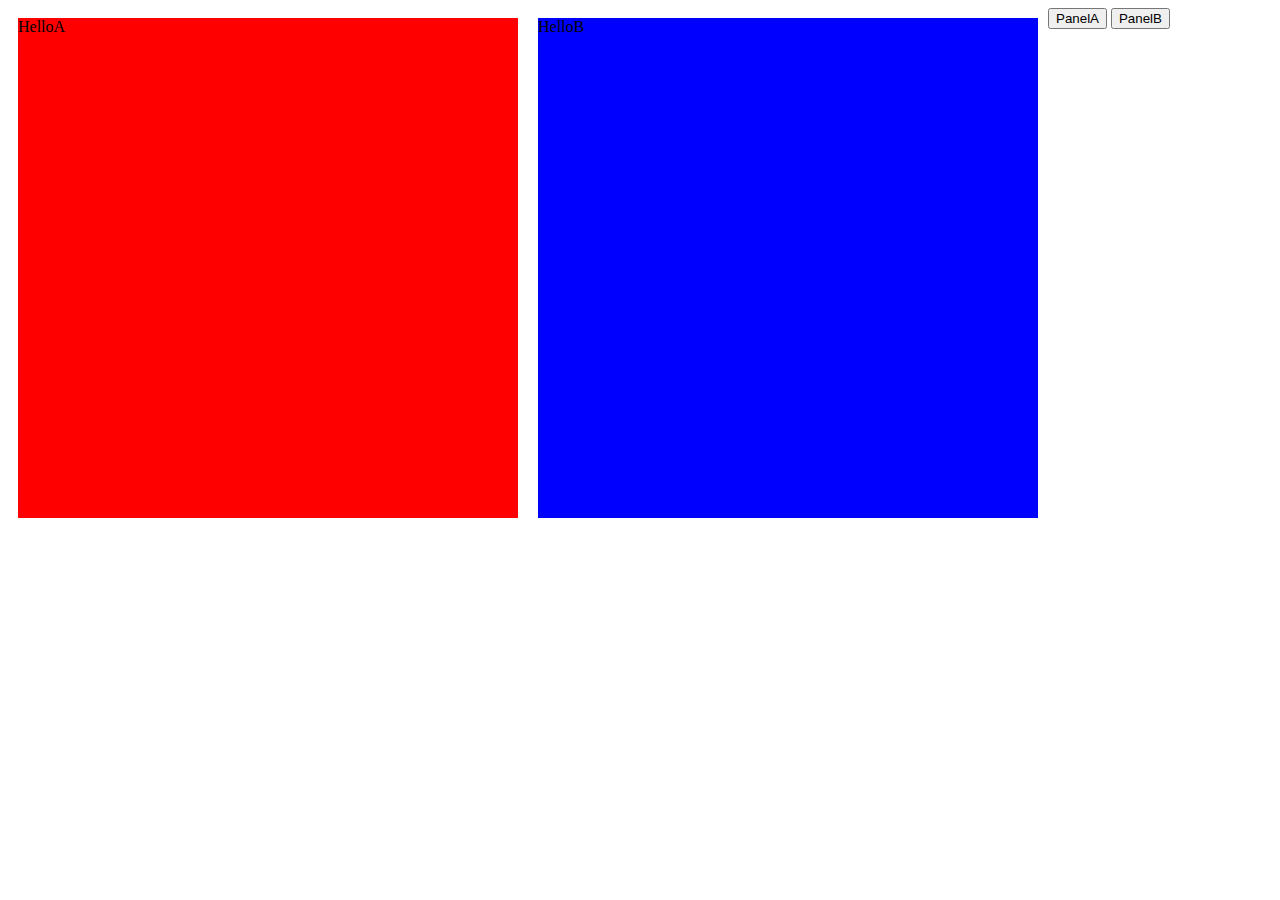
==== index.html @ 6396ff7d "VisibilityOnClick" ====
<html lang="en">
<head>
  <meta charset="UTF-8">
  <meta name="viewport" content="width=device-width, initial-scale=1.0">
  <link rel="stylesheet" href="sytle.css">
  <title>Document</title>
</head>
<body>
  <button onclick="ManipulatePanelA()">PanelA</button>
  <button>PanelB</button>
  <div class="Panel PanelA" id="PanelA">
    HelloA
  </div>
  <div class="Panel PanelB" id="PanelB">
    HelloB
  </div>
  <script src="script.js"></script>
</body>
</html>
---- sytle.css ----
.Panel {
  float: left;
  height: 500px;
  width: 500px;
  margin: 10px;
}

.PanelA {
  background-color: red;
}

.PanelB {
  background-color: blue;
}
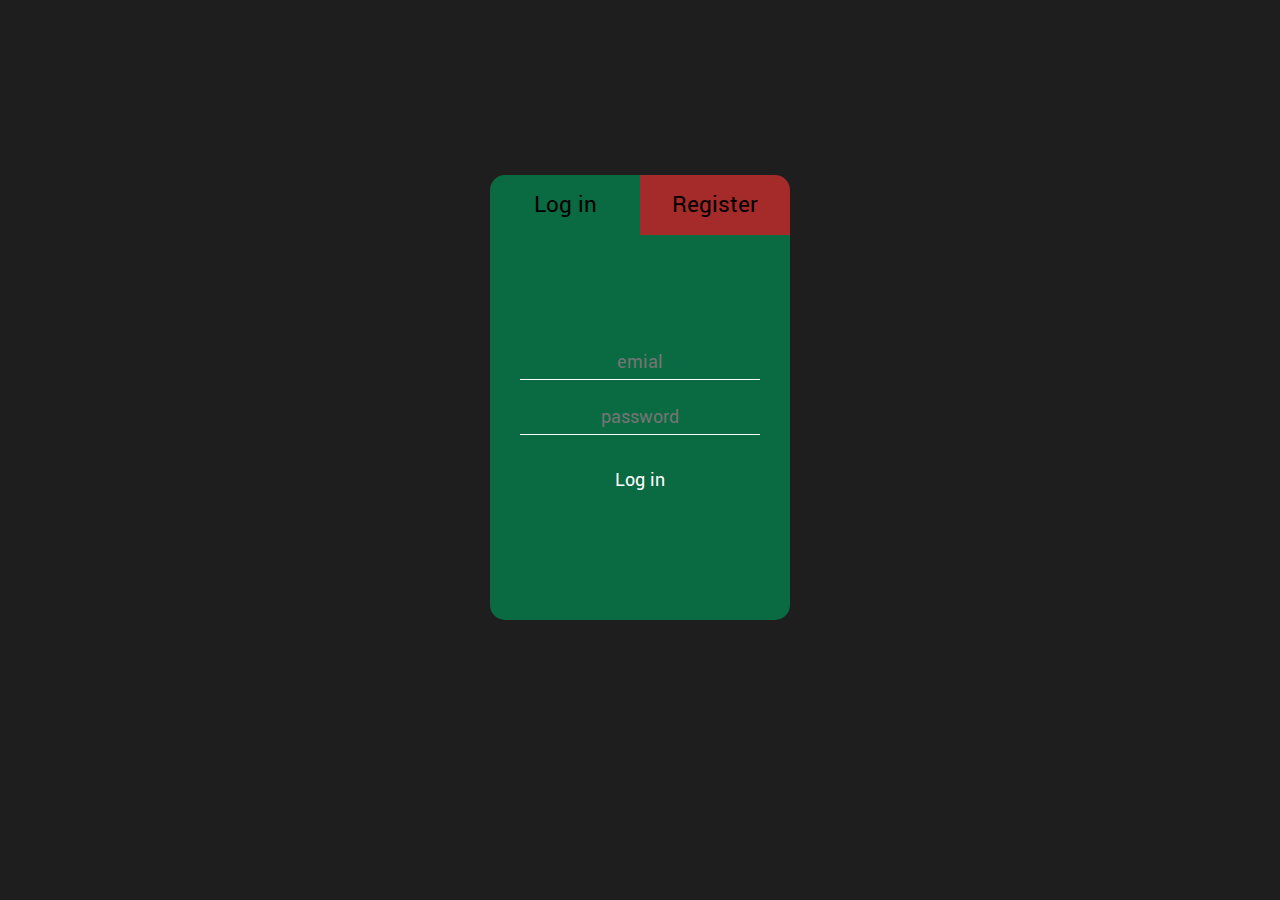
==== commit b8df5634: "LoginRegisterFlashcardsAppWebv1" ====
--- a/index.html
+++ b/index.html
@@ -3,16 +3,33 @@
   <meta charset="UTF-8">
   <meta name="viewport" content="width=device-width, initial-scale=1.0">
   <link rel="stylesheet" href="sytle.css">
-  <title>Document</title>
+  <title>Login</title>
+  <link href="https://fonts.googleapis.com/css2?family=Yantramanav:wght@300&display=swap" rel="stylesheet">
 </head>
 <body>
-  <button onclick="ManipulatePanelA()">PanelA</button>
-  <button>PanelB</button>
-  <div class="Panel PanelA" id="PanelA">
-    HelloA
-  </div>
-  <div class="Panel PanelB" id="PanelB">
-    HelloB
+  <div class="LoginMainContainer">
+    <div class="LMCButtonsContainer">
+      <div class="LMCBCButton LMCBCButtonL" onclick="LoginPanelVisible()">
+        <div>Log in</div>
+      </div>
+      <div class="LMCBCButton LMCBCButtonR" onclick="RegisterPanelVisible()">
+        <div>Register</div>
+      </div>
+    </div>
+    <div class="LoginRegisterContainer">
+      <div class="LoginRegisterPanel LoginPanel" id="LoginPanel">
+        <div class="LoginPanelForm">
+          <form class="FormInherit">
+            <input type="text" placeholder="emial" class="LoginInput"/>
+            <input type="password" style="margin-top: 20px;" placeholder="password" class="LoginInput"/>
+            <button class="LoginRegisterButton" type="submit">Log in</button>
+          </form>
+        </div>
+      </div>
+      <div class="LoginRegisterPanel RegisterPanel" id="RegisterPanel">
+        Register
+      </div>
+    </div>
   </div>
   <script src="script.js"></script>
 </body>
--- a/sytle.css
+++ b/sytle.css
@@ -1,14 +1,139 @@
-.Panel {
-  float: left;
-  height: 500px;
-  width: 500px;
-  margin: 10px;
+* {
+  margin: 0;
+  padding: 0;
+  box-sizing: border-box;
+  font-family: "Yantramanav", sans-serif;
+  background: #1e1e1e;
 }
 
-.PanelA {
-  background-color: red;
+.LoginMainContainer {
+  position: absolute;
+  background: transparent;
+  width: 300px;
+  height: 460px;
+  left: 50%;
+  top: 45%;
+  transform: translate(-50%, -50%);
 }
 
-.PanelB {
-  background-color: blue;
+.LMCButtonsContainer {
+  position: relative;
+  width: 100%;
+  height: 60px;
+  background: transparent;
 }
+
+.LMCBCButton {
+  position: relative;
+  float: left;
+  width: 50%;
+  height: 100%;
+  font-size: 25px;
+}
+
+.LMCBCButton > div {
+  position: relative;
+  display: block;
+  top: 50%;
+  transform: translateY(-50%);
+  text-align: center;
+  background: transparent;
+}
+
+.LMCBCButtonL {
+  border-radius: 15px 0px 0px 0px;
+  background: #0a6a41;
+}
+
+.LMCBCButtonR {
+  border-radius: 0px 15px 0px 0px;
+  background: brown;
+}
+
+.LMCBCButton:hover {
+  background: #0d8652;
+}
+
+.LoginRegisterContainer {
+  position: relative;
+  transform: translateY(-15px);
+  z-index: -1;
+  width: 100%;
+  height: calc(100% - 60px);
+  background: transparent;
+}
+
+.LoginRegisterPanel {
+  position: absolute;
+  height: 100%;
+  width: 100%;
+  background: #0a6a41;
+  border-radius: 0px 0px 15px 15px;
+}
+
+.LoginPanel {
+  visibility: visible;
+}
+
+.RegisterPanel {
+  visibility: hidden;
+}
+
+.LoginPanelForm {
+  position: relative;
+  height: auto;
+  width: 80%;
+  margin: auto;
+  top: 50%;
+  transform: translateY(-50%);
+  background: #0a6a41;
+}
+
+.LoginInput {
+  display: block;
+  position: relative;
+  width: 100%;
+  height: 35px;
+  font-size: 20px;
+  border: none;
+  border-width: 0px;
+  border-bottom: white solid 1px;
+  color: white;
+  background: #0a6a41;
+  text-align: center;
+  box-shadow: none;
+}
+
+.LoginInput:focus {
+  outline: none;
+  border-color: khaki;
+}
+
+.LoginInput:hover {
+  border-color: khaki;
+}
+
+.FormInherit {
+  background: inherit;
+}
+
+.LoginRegisterButton {
+  border: none;
+  margin-top: 30px;
+  height: 30px;
+  width: 100%;
+  background: #0a6a41;
+  display: block;
+  font-size: 20px;
+  color: white;
+  outline: none;
+  border-radius: 15px;
+}
+
+.LoginRegisterButton:hover {
+  background: #0a7547;
+}
+
+.LoginRegisterButton:active {
+  background: #0a7547;
+}
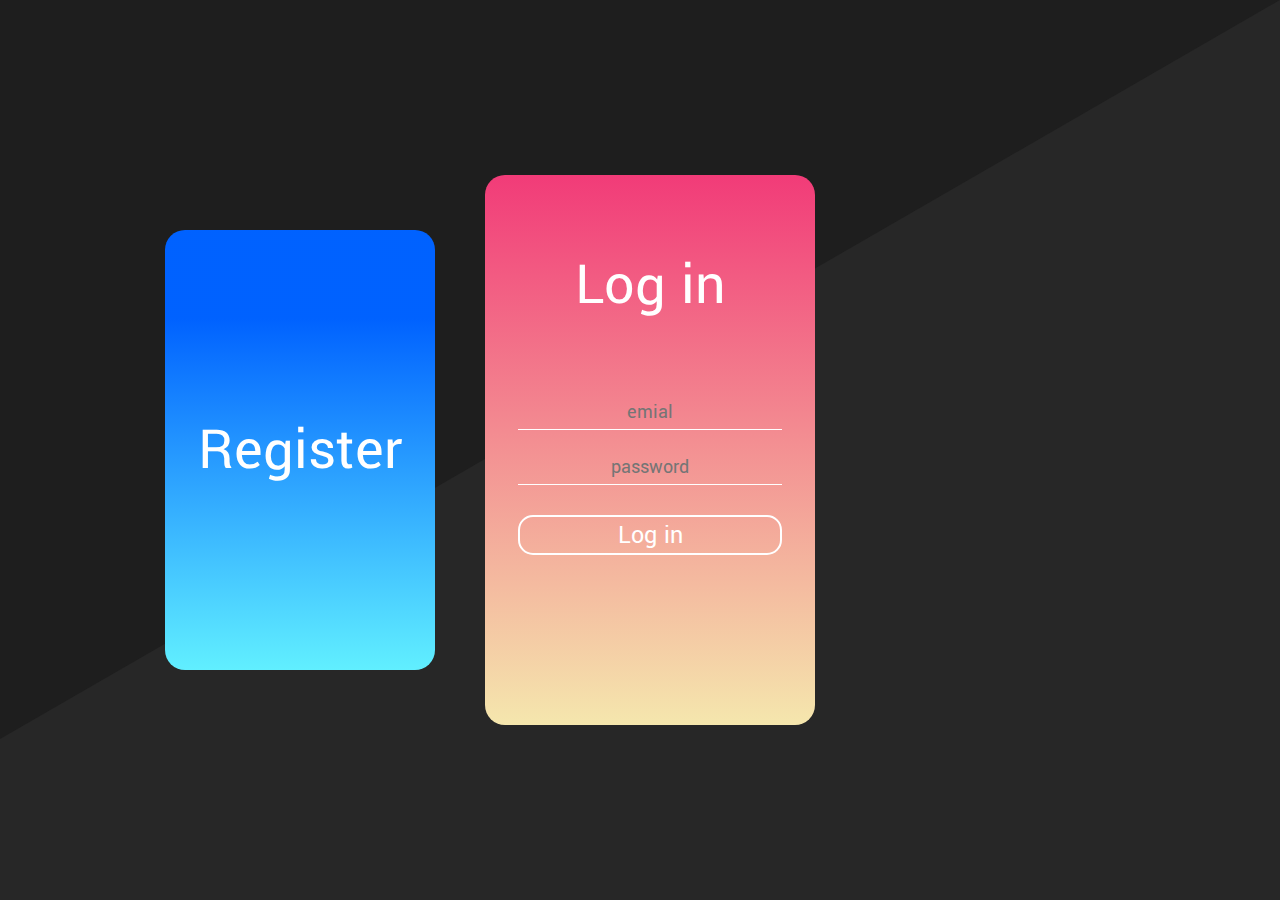
==== commit 16804684: "LoginFormv2" ====
--- a/index.html
+++ b/index.html
@@ -7,28 +7,24 @@
   <link href="https://fonts.googleapis.com/css2?family=Yantramanav:wght@300&display=swap" rel="stylesheet">
 </head>
 <body>
-  <div class="LoginMainContainer">
-    <div class="LMCButtonsContainer">
-      <div class="LMCBCButton LMCBCButtonL" onclick="LoginPanelVisible()">
-        <div>Log in</div>
-      </div>
-      <div class="LMCBCButton LMCBCButtonR" onclick="RegisterPanelVisible()">
-        <div>Register</div>
-      </div>
+  <div class="Background"></div>
+  <div class="LoginRegisterMainContainer">
+    <div class="LoginContainer LoginRegisterContainers" id="LoginContainerId" onclick="ClickLoginContainer()">
+      <div class="LoginRegisterLabel" id="LoginLabel">Log in</div>
+      <form id="LogInFormId">
+        <input type="text" placeholder="emial" class="LoginRegisterInput" />
+        <input type="password" style="margin-top: 20px;" placeholder="password" class="LoginRegisterInput" />
+        <button class="LoginButton LoginRegisterButton" type="submit">Log in</button>
+      </form>
     </div>
-    <div class="LoginRegisterContainer">
-      <div class="LoginRegisterPanel LoginPanel" id="LoginPanel">
-        <div class="LoginPanelForm">
-          <form class="FormInherit">
-            <input type="text" placeholder="emial" class="LoginInput"/>
-            <input type="password" style="margin-top: 20px;" placeholder="password" class="LoginInput"/>
-            <button class="LoginRegisterButton" type="submit">Log in</button>
-          </form>
-        </div>
-      </div>
-      <div class="LoginRegisterPanel RegisterPanel" id="RegisterPanel">
-        Register
-      </div>
+    <div class="RegisterContainer LoginRegisterContainers" id="RegisterContainerId" onclick="ClickRegisterContainer()">
+      <div class="LoginRegisterLabel" id="RegisterLabel">Register</div>
+      <form id="RegisterFormId">
+        <input type="text" placeholder="emial" class="LoginRegisterInput"/>
+        <input type="password" style="margin-top: 20px;" placeholder="password" class="LoginRegisterInput" />
+        <input type="password" style="margin-top: 20px;" placeholder="repeat password" class="LoginRegisterInput" />
+        <button class="RegisterButton LoginRegisterButton" type="submit">Log in</button>
+      </form>
     </div>
   </div>
   <script src="script.js"></script>
--- a/sytle.css
+++ b/sytle.css
@@ -4,92 +4,103 @@
   box-sizing: border-box;
   font-family: "Yantramanav", sans-serif;
   background: #1e1e1e;
+  overflow: hidden;
 }
 
-.LoginMainContainer {
+.Background {
   position: absolute;
-  background: transparent;
-  width: 300px;
-  height: 460px;
-  left: 50%;
-  top: 45%;
-  transform: translate(-50%, -50%);
+  height: 100%;
+  width: 150%;
+  background: #272727;
+  right: 0;
+  transform-origin: top right;
+  transform: rotate(-30deg);
 }
 
-.LMCButtonsContainer {
+.LoginRegisterMainContainer {
   position: relative;
-  width: 100%;
-  height: 60px;
+  height: 550px;
+  width: 650px;
+  top: 50%;
+  left: calc(50% - 150px);
+  transform: translate(-50%, -50%);
   background: transparent;
 }
 
-.LMCBCButton {
-  position: relative;
-  float: left;
-  width: 50%;
+.LoginContainer {
   height: 100%;
-  font-size: 25px;
+  width: 330px;
+  right: 0px;
+  background: -webkit-linear-gradient(
+    90deg,
+    hsla(48, 78%, 82%, 1) 0%,
+    hsla(340, 87%, 59%, 1) 100%
+  );
 }
 
-.LMCBCButton > div {
-  position: relative;
-  display: block;
+.RegisterContainer {
+  height: 80%;
+  width: 270px;
+  right: calc(100% - 270px);
+  background: -webkit-linear-gradient(
+    270deg,
+    hsla(217, 100%, 50%, 1) 20%,
+    hsla(186, 100%, 69%, 1) 100%
+  );
+}
+
+.LoginRegisterContainers {
+  position: absolute;
+  transition: all 1s;
   top: 50%;
   transform: translateY(-50%);
+  border-radius: 20px;
+  font-size: 5vh;
+  overflow: hidden;
+}
+
+.LoginRegisterLabel {
+  background: transparent;
+  position: relative;
+  transform: translateY(-50%);
   text-align: center;
+  font-size: 60px;
+  color: white;
+}
+
+#LoginLabel {
+  top: 20%;
+  transition: all 1s;
+}
+
+#RegisterLabel {
+  top: 50%;
+  transition: all 1s;
+}
+
+#LogInFormId {
+  position: absolute;
+  height: 30%;
+  top: 40%;
+  width: 80%;
+  left: 50%;
+  transform: translateX(-50%);
+  transition: all 0.5s;
   background: transparent;
 }
 
-.LMCBCButtonL {
-  border-radius: 15px 0px 0px 0px;
-  background: #0a6a41;
-}
-
-.LMCBCButtonR {
-  border-radius: 0px 15px 0px 0px;
-  background: brown;
-}
-
-.LMCBCButton:hover {
-  background: #0d8652;
-}
-
-.LoginRegisterContainer {
-  position: relative;
-  transform: translateY(-15px);
-  z-index: -1;
-  width: 100%;
-  height: calc(100% - 60px);
+#RegisterFormId {
+  position: absolute;
+  top: 100%;
+  height: 45%;
+  width: 80%;
+  left: 50%;
+  transform: translateX(-50%);
+  transition: all 0.5s;
   background: transparent;
 }
 
-.LoginRegisterPanel {
-  position: absolute;
-  height: 100%;
-  width: 100%;
-  background: #0a6a41;
-  border-radius: 0px 0px 15px 15px;
-}
-
-.LoginPanel {
-  visibility: visible;
-}
-
-.RegisterPanel {
-  visibility: hidden;
-}
-
-.LoginPanelForm {
-  position: relative;
-  height: auto;
-  width: 80%;
-  margin: auto;
-  top: 50%;
-  transform: translateY(-50%);
-  background: #0a6a41;
-}
-
-.LoginInput {
+.LoginRegisterInput {
   display: block;
   position: relative;
   width: 100%;
@@ -99,41 +110,46 @@
   border-width: 0px;
   border-bottom: white solid 1px;
   color: white;
-  background: #0a6a41;
+  background: transparent;
   text-align: center;
   box-shadow: none;
 }
 
-.LoginInput:focus {
+.LoginRegisterInput:focus {
   outline: none;
   border-color: khaki;
 }
 
-.LoginInput:hover {
+.LoginRegisterInput:hover {
   border-color: khaki;
-}
-
-.FormInherit {
-  background: inherit;
 }
 
 .LoginRegisterButton {
   border: none;
   margin-top: 30px;
-  height: 30px;
+  height: 40px;
   width: 100%;
-  background: #0a6a41;
+  background: transparent;
   display: block;
-  font-size: 20px;
+  font-size: 26px;
   color: white;
   outline: none;
   border-radius: 15px;
+  border: white solid 2px;
 }
 
-.LoginRegisterButton:hover {
-  background: #0a7547;
+.LoginButton:hover {
+  background: hsla(340, 87%, 59%, 1) 100%;
 }
 
-.LoginRegisterButton:active {
-  background: #0a7547;
+.LoginButton:active {
+  background: rgba(241, 59, 120, 0.637) 100%;
 }
+
+.RegisterButton:hover {
+  background: hsla(217, 100%, 50%, 1) 20%;
+}
+
+.RegisterButton:active {
+  background: rgba(0, 98, 255, 0.644) 20%;
+}
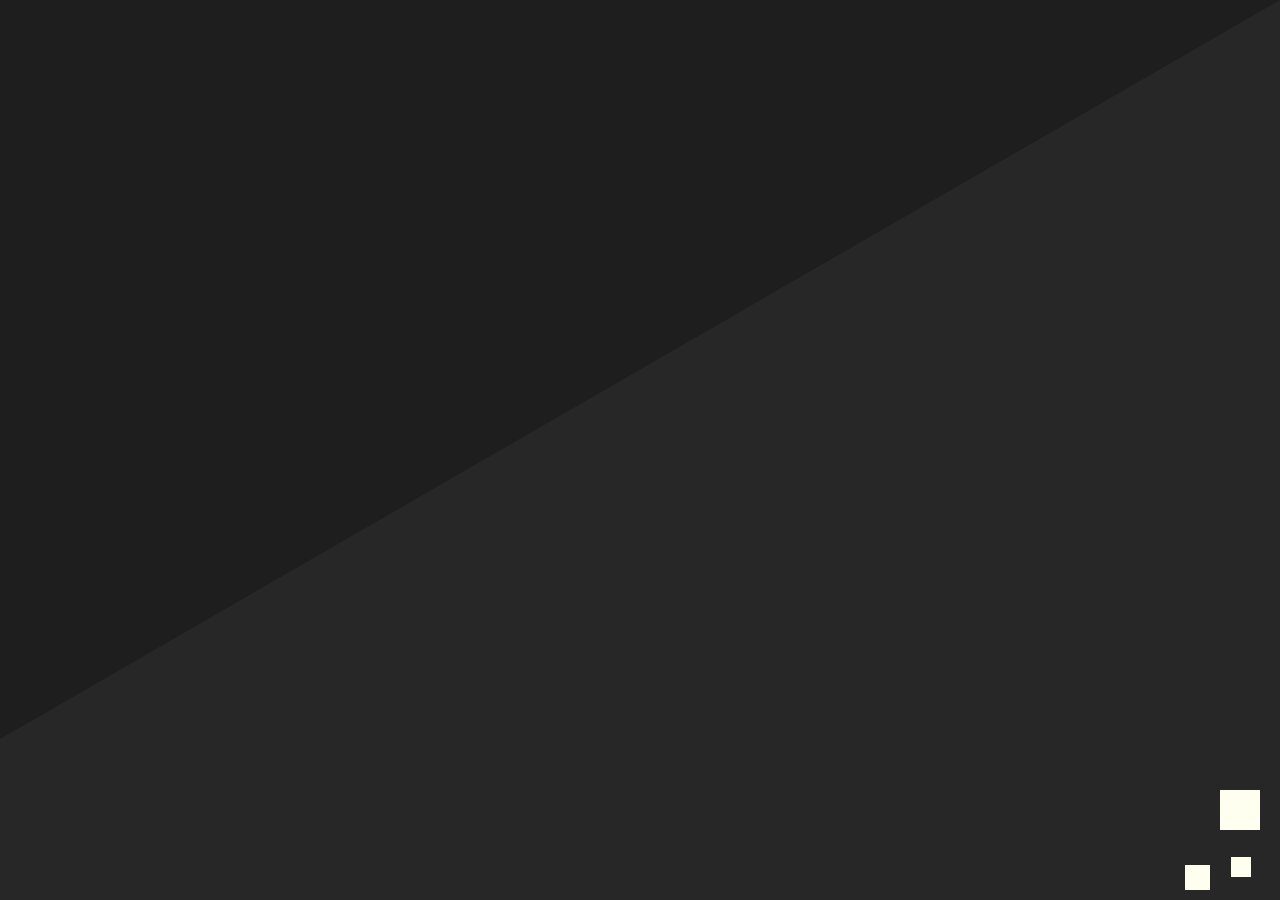
==== commit ec5bbd1e: "SquaresAnimation" ====
--- a/index.html
+++ b/index.html
@@ -8,24 +8,10 @@
 </head>
 <body>
   <div class="Background"></div>
-  <div class="LoginRegisterMainContainer">
-    <div class="LoginContainer LoginRegisterContainers" id="LoginContainerId" onclick="ClickLoginContainer()">
-      <div class="LoginRegisterLabel" id="LoginLabel">Log in</div>
-      <form id="LogInFormId">
-        <input type="text" placeholder="emial" class="LoginRegisterInput" />
-        <input type="password" style="margin-top: 20px;" placeholder="password" class="LoginRegisterInput" />
-        <button class="LoginButton LoginRegisterButton" type="submit">Log in</button>
-      </form>
-    </div>
-    <div class="RegisterContainer LoginRegisterContainers" id="RegisterContainerId" onclick="ClickRegisterContainer()">
-      <div class="LoginRegisterLabel" id="RegisterLabel">Register</div>
-      <form id="RegisterFormId">
-        <input type="text" placeholder="emial" class="LoginRegisterInput"/>
-        <input type="password" style="margin-top: 20px;" placeholder="password" class="LoginRegisterInput" />
-        <input type="password" style="margin-top: 20px;" placeholder="repeat password" class="LoginRegisterInput" />
-        <button class="RegisterButton LoginRegisterButton" type="submit">Log in</button>
-      </form>
-    </div>
+  <div class="BackgroundAnimationsContainer">
+    <div class="BackgroundAnimationSquare-1" style="height: 20px; width: 20px; bottom: 23px; right: 29px; background: ivory;"></div>
+    <div class="BackgroundAnimationSquare-2" style="height: 40px; width: 40px; bottom: 70px; right: 20px; background: ivory;"></div>
+    <div class="BackgroundAnimationSquare-3" style="height: 25px; width: 25px; bottom: 10px; right: 70px; background: ivory;"></div>
   </div>
   <script src="script.js"></script>
 </body>
--- a/sytle.css
+++ b/sytle.css
@@ -17,139 +17,134 @@
   transform: rotate(-30deg);
 }
 
-.LoginRegisterMainContainer {
-  position: relative;
-  height: 550px;
-  width: 650px;
-  top: 50%;
-  left: calc(50% - 150px);
-  transform: translate(-50%, -50%);
+.BackgroundAnimationsContainer {
+  height: 300px;
+  width: 300px;
+  position: absolute;
+  right: 0;
+  bottom: 0;
   background: transparent;
 }
 
-.LoginContainer {
-  height: 100%;
-  width: 330px;
-  right: 0px;
-  background: -webkit-linear-gradient(
-    90deg,
-    hsla(48, 78%, 82%, 1) 0%,
-    hsla(340, 87%, 59%, 1) 100%
-  );
+.BackgroundAnimationSquare-1 {
+  position: absolute;
+  animation: increase-1 10s infinite forwards;
 }
 
-.RegisterContainer {
-  height: 80%;
-  width: 270px;
-  right: calc(100% - 270px);
-  background: -webkit-linear-gradient(
-    270deg,
-    hsla(217, 100%, 50%, 1) 20%,
-    hsla(186, 100%, 69%, 1) 100%
-  );
+.BackgroundAnimationSquare-2 {
+  position: absolute;
+  animation: increase-2 25s infinite forwards;
 }
 
-.LoginRegisterContainers {
+.BackgroundAnimationSquare-3 {
   position: absolute;
-  transition: all 1s;
-  top: 50%;
-  transform: translateY(-50%);
-  border-radius: 20px;
-  font-size: 5vh;
-  overflow: hidden;
+  animation: increase-3 20s infinite forwards;
 }
 
-.LoginRegisterLabel {
-  background: transparent;
-  position: relative;
-  transform: translateY(-50%);
-  text-align: center;
-  font-size: 60px;
-  color: white;
+@keyframes increase-1 {
+  0% {
+    transform: translate(0, 0);
+    height: 1vw;
+    width: 1vw;
+  }
+
+  10% {
+    transform: translate(25%, 25%);
+    height: 1.5vw;
+    width: 1.5vw;
+  }
+
+  40% {
+    transform: translate(25%, 25%);
+    height: 1.5vw;
+    width: 1.5vw;
+  }
+
+  50% {
+    transform: translate(0, 0);
+    height: 1vw;
+    width: 1vw;
+  }
+
+  100% {
+    transform: translate(0, 0);
+    height: 1vw;
+    width: 1vw;
+  }
 }
 
-#LoginLabel {
-  top: 20%;
-  transition: all 1s;
+@keyframes increase-2 {
+  0% {
+    transform: translate(0, 0);
+    height: 1vw;
+    width: 1vw;
+  }
+
+  55% {
+    transform: translate(0, 0);
+    height: 1vw;
+    width: 1vw;
+  }
+
+  60% {
+    transform: translate(20%, 20%);
+    height: 1.2vw;
+    width: 1.2vw;
+  }
+
+  85% {
+    transform: translate(20%, 20%);
+    height: 1.2vw;
+    width: 1.2vw;
+  }
+
+  90% {
+    transform: translate(0, 0);
+    height: 1vw;
+    width: 1vw;
+  }
+
+  100% {
+    transform: translate(0, 0);
+    height: 1vw;
+    width: 1vw;
+  }
 }
 
-#RegisterLabel {
-  top: 50%;
-  transition: all 1s;
+@keyframes increase-3 {
+  0% {
+    transform: translate(0, 0);
+    height: 1vw;
+    width: 1vw;
+  }
+
+  15% {
+    transform: translate(0, 0);
+    height: 1vw;
+    width: 1vw;
+  }
+
+  23% {
+    transform: translate(33, 33%, 33, 33%);
+    height: 2vw;
+    width: 2vw;
+  }
+
+  90% {
+    transform: translate(33, 33%, 33, 33%);
+    height: 2vw;
+    width: 2vw;
+  }
+
+  93% {
+    transform: translate(0, 0);
+    height: 1vw;
+    width: 1vw;
+  }
+
+  100% {
+    transform: translate(0, 0);
+    height: 1vw;
+    width: 1vw;
+  }
 }
-
-#LogInFormId {
-  position: absolute;
-  height: 30%;
-  top: 40%;
-  width: 80%;
-  left: 50%;
-  transform: translateX(-50%);
-  transition: all 0.5s;
-  background: transparent;
-}
-
-#RegisterFormId {
-  position: absolute;
-  top: 100%;
-  height: 45%;
-  width: 80%;
-  left: 50%;
-  transform: translateX(-50%);
-  transition: all 0.5s;
-  background: transparent;
-}
-
-.LoginRegisterInput {
-  display: block;
-  position: relative;
-  width: 100%;
-  height: 35px;
-  font-size: 20px;
-  border: none;
-  border-width: 0px;
-  border-bottom: white solid 1px;
-  color: white;
-  background: transparent;
-  text-align: center;
-  box-shadow: none;
-}
-
-.LoginRegisterInput:focus {
-  outline: none;
-  border-color: khaki;
-}
-
-.LoginRegisterInput:hover {
-  border-color: khaki;
-}
-
-.LoginRegisterButton {
-  border: none;
-  margin-top: 30px;
-  height: 40px;
-  width: 100%;
-  background: transparent;
-  display: block;
-  font-size: 26px;
-  color: white;
-  outline: none;
-  border-radius: 15px;
-  border: white solid 2px;
-}
-
-.LoginButton:hover {
-  background: hsla(340, 87%, 59%, 1) 100%;
-}
-
-.LoginButton:active {
-  background: rgba(241, 59, 120, 0.637) 100%;
-}
-
-.RegisterButton:hover {
-  background: hsla(217, 100%, 50%, 1) 20%;
-}
-
-.RegisterButton:active {
-  background: rgba(0, 98, 255, 0.644) 20%;
-}
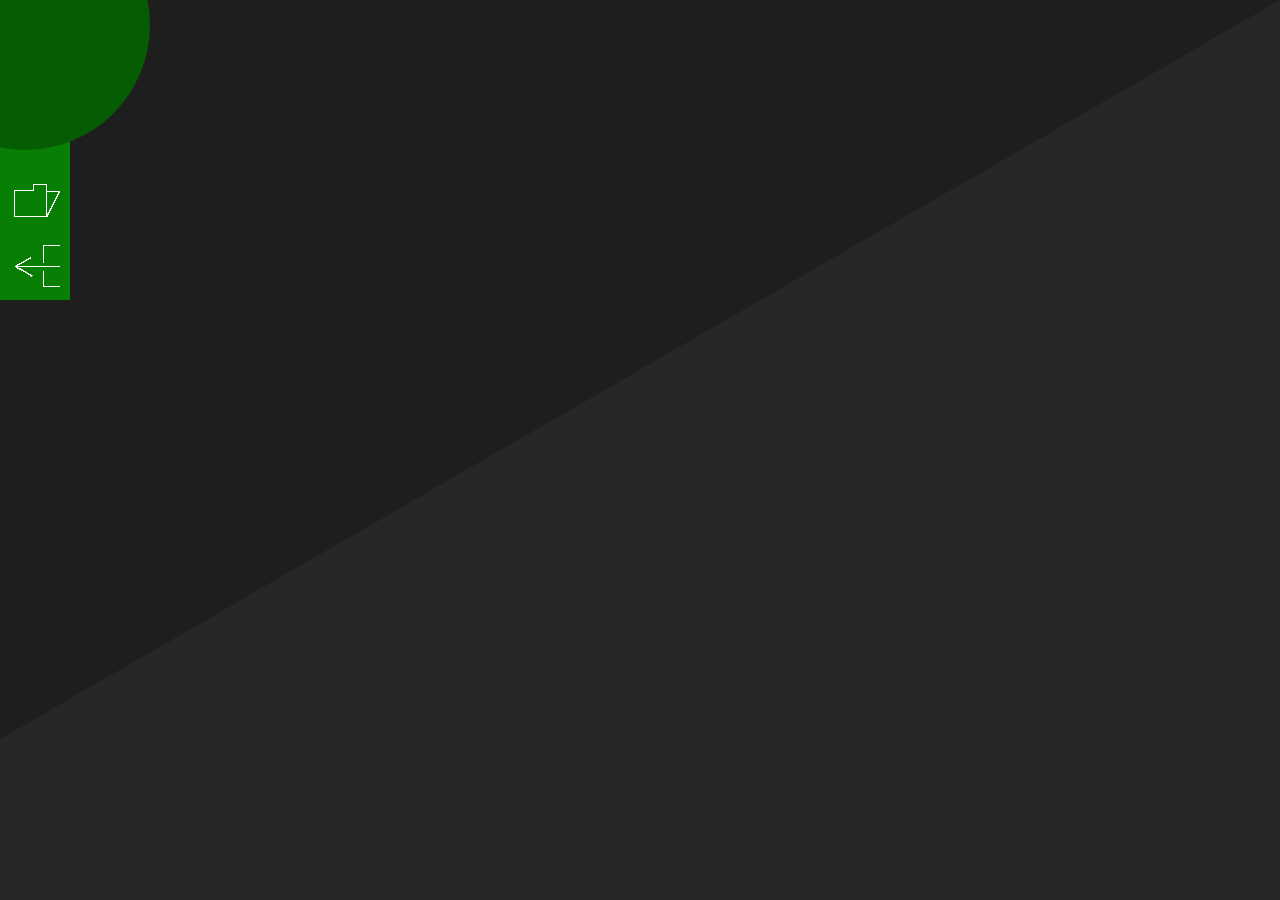
==== commit 98bc8c82: "NavigationBarFlashcardsApp" ====
--- a/index.html
+++ b/index.html
@@ -7,11 +7,20 @@
   <link href="https://fonts.googleapis.com/css2?family=Yantramanav:wght@300&display=swap" rel="stylesheet">
 </head>
 <body>
+  <div id="Shader"></div>
   <div class="Background"></div>
-  <div class="BackgroundAnimationsContainer">
-    <div class="BackgroundAnimationSquare-1" style="height: 20px; width: 20px; bottom: 23px; right: 29px; background: ivory;"></div>
-    <div class="BackgroundAnimationSquare-2" style="height: 40px; width: 40px; bottom: 70px; right: 20px; background: ivory;"></div>
-    <div class="BackgroundAnimationSquare-3" style="height: 25px; width: 25px; bottom: 10px; right: 70px; background: ivory;"></div>
+  <div class="IconContainer">
+  </div>
+  <div class="NavigationBar">
+    <div class="NBButton">
+      <a class="NBBLink" href="#"><img class="NBBLImage" src="images/folder-icon.png"></a>
+      <div class="NBButtonClue"><p>Flashcard Groups</p></div>
+    </div>
+
+    <div class="NBButton">
+      <a class="NBBLink" href="#"><img class="NBBLImage" src="images/logout-icon.png"></a>
+      <div class="NBButtonClue"><p>Log out</p></div>
+    </div>
   </div>
   <script src="script.js"></script>
 </body>
--- a/sytle.css
+++ b/sytle.css
@@ -4,11 +4,11 @@
   box-sizing: border-box;
   font-family: "Yantramanav", sans-serif;
   background: #1e1e1e;
-  overflow: hidden;
+  /*overflow: hidden;*/
 }
 
 .Background {
-  position: absolute;
+  position: fixed;
   height: 100%;
   width: 150%;
   background: #272727;
@@ -17,134 +17,86 @@
   transform: rotate(-30deg);
 }
 
-.BackgroundAnimationsContainer {
-  height: 300px;
-  width: 300px;
+.IconContainer {
+  position: fixed;
+  height: 250px;
+  width: 250px;
+  background: #065c03;
+  border-radius: 100%;
+  top: 0;
+  left: 0;
+  transform: translate(-40%, -40%);
+  z-index: 10;
+}
+
+.NavigationBar {
+  position: fixed;
+  top: 140px;
+  left: 0;
+  height: auto;
+  width: 70px;
+  background: #087f04;
+  padding-top: 20px;
+  overflow: visible;
+  z-index: 9;
+}
+
+.NBButton {
+  position: relative;
+  height: 70px;
+  width: 70px;
+  overflow: visible;
+  z-index: 9;
+  background: transparent;
+  transition: background 0.5s;
+}
+
+.NBButton:hover .NBButtonClue {
+  transform: translateX(70px);
+}
+
+.NBButton:hover > .NBBLink {
+  background: #11770d;
+}
+
+.NBButtonClue {
+  position: relative;
+  background: #065c03;
+  height: 70px;
+  width: 230px;
+  transform: translateX(-100%);
+  transition: transform 0.5s;
+  z-index: 8;
+}
+
+.NBBLink {
   position: absolute;
-  right: 0;
-  bottom: 0;
+  height: 100%;
+  width: 100%;
+  z-index: 10;
+  background: #087f04;
+}
+
+.NBBLImage {
+  height: 70px;
   background: transparent;
 }
 
-.BackgroundAnimationSquare-1 {
-  position: absolute;
-  animation: increase-1 10s infinite forwards;
+.NBButtonClue > p {
+  position: relative;
+  text-align: center;
+  font-size: 27px;
+  background: transparent;
+  color: white;
+  top: 50%;
+  transform: translateY(-50%);
 }
 
-.BackgroundAnimationSquare-2 {
+#Shader {
   position: absolute;
-  animation: increase-2 25s infinite forwards;
+  height: 100%;
+  width: 100%;
+  background: #1e1e1ea4;
+  z-index: 1000;
+  visibility: hidden;
 }
-
-.BackgroundAnimationSquare-3 {
-  position: absolute;
-  animation: increase-3 20s infinite forwards;
-}
-
-@keyframes increase-1 {
-  0% {
-    transform: translate(0, 0);
-    height: 1vw;
-    width: 1vw;
-  }
-
-  10% {
-    transform: translate(25%, 25%);
-    height: 1.5vw;
-    width: 1.5vw;
-  }
-
-  40% {
-    transform: translate(25%, 25%);
-    height: 1.5vw;
-    width: 1.5vw;
-  }
-
-  50% {
-    transform: translate(0, 0);
-    height: 1vw;
-    width: 1vw;
-  }
-
-  100% {
-    transform: translate(0, 0);
-    height: 1vw;
-    width: 1vw;
-  }
-}
-
-@keyframes increase-2 {
-  0% {
-    transform: translate(0, 0);
-    height: 1vw;
-    width: 1vw;
-  }
-
-  55% {
-    transform: translate(0, 0);
-    height: 1vw;
-    width: 1vw;
-  }
-
-  60% {
-    transform: translate(20%, 20%);
-    height: 1.2vw;
-    width: 1.2vw;
-  }
-
-  85% {
-    transform: translate(20%, 20%);
-    height: 1.2vw;
-    width: 1.2vw;
-  }
-
-  90% {
-    transform: translate(0, 0);
-    height: 1vw;
-    width: 1vw;
-  }
-
-  100% {
-    transform: translate(0, 0);
-    height: 1vw;
-    width: 1vw;
-  }
-}
-
-@keyframes increase-3 {
-  0% {
-    transform: translate(0, 0);
-    height: 1vw;
-    width: 1vw;
-  }
-
-  15% {
-    transform: translate(0, 0);
-    height: 1vw;
-    width: 1vw;
-  }
-
-  23% {
-    transform: translate(33, 33%, 33, 33%);
-    height: 2vw;
-    width: 2vw;
-  }
-
-  90% {
-    transform: translate(33, 33%, 33, 33%);
-    height: 2vw;
-    width: 2vw;
-  }
-
-  93% {
-    transform: translate(0, 0);
-    height: 1vw;
-    width: 1vw;
-  }
-
-  100% {
-    transform: translate(0, 0);
-    height: 1vw;
-    width: 1vw;
-  }
-}
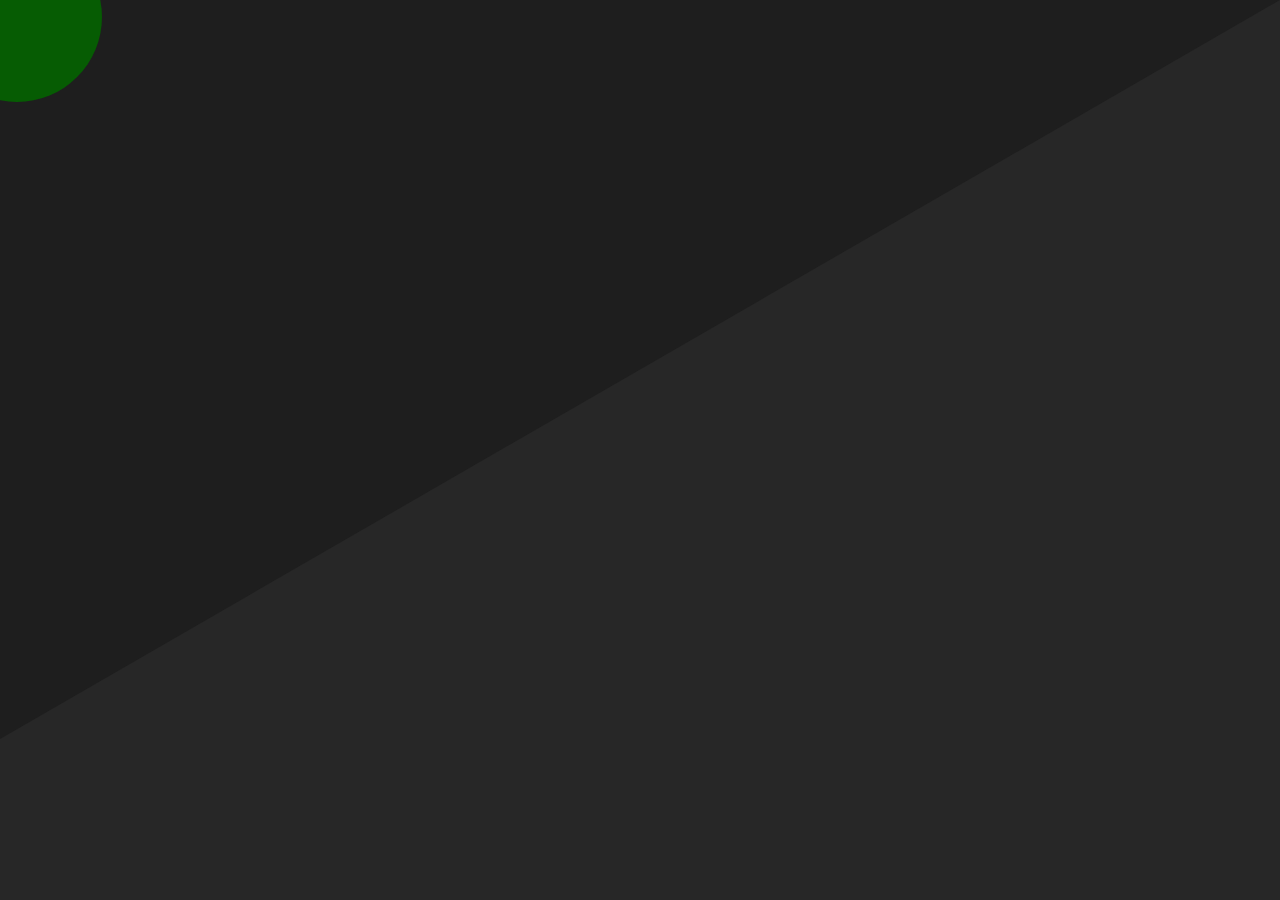
==== commit 84756759: "CreateDeleteGroupConfirmationPanel" ====
--- a/index.html
+++ b/index.html
@@ -2,26 +2,37 @@
 <head>
   <meta charset="UTF-8">
   <meta name="viewport" content="width=device-width, initial-scale=1.0">
-  <link rel="stylesheet" href="sytle.css">
-  <title>Login</title>
+  <link rel="stylesheet" href="styles.css">
   <link href="https://fonts.googleapis.com/css2?family=Yantramanav:wght@300&display=swap" rel="stylesheet">
+  <title>Document</title>
 </head>
 <body>
   <div id="Shader"></div>
+
   <div class="Background"></div>
-  <div class="IconContainer">
+
+  <div id="IconContainer" onclick="HideOrShowNavigationBar()">
   </div>
-  <div class="NavigationBar">
+
+  <div id="NavigationBar">
     <div class="NBButton">
-      <a class="NBBLink" href="#"><img class="NBBLImage" src="images/folder-icon.png"></a>
-      <div class="NBButtonClue"><p>Flashcard Groups</p></div>
+      <a class="NBBLink" href="groups.html"><img class="NBBLImage" src="images/folder-icon.png"></a>
+      <div class="NBButtonClue">
+        <p>Flashcard Groups</p>
+      </div>
     </div>
-
     <div class="NBButton">
       <a class="NBBLink" href="#"><img class="NBBLImage" src="images/logout-icon.png"></a>
-      <div class="NBButtonClue"><p>Log out</p></div>
+      <div class="NBButtonClue">
+        <p>Log out</p>
+      </div>
     </div>
   </div>
+
+  <div id="MainFrame">
+    
+  </div>
+
   <script src="script.js"></script>
 </body>
 </html>--- a/styles.css
+++ b/styles.css
@@ -0,0 +1,136 @@
+* {
+  margin: 0;
+  padding: 0;
+  box-sizing: border-box;
+  font-family: "Yantramanav", sans-serif;
+  background: #1e1e1e;
+  overflow-x: hidden;
+}
+
+.Background {
+  position: fixed;
+  height: 100%;
+  width: 250%;
+  background: #272727;
+  right: 0;
+  transform-origin: top right;
+  transform: rotate(-30deg);
+}
+
+#IconContainer {
+  position: fixed;
+  height: 170px;
+  width: 170px;
+  background: #065c03;
+  border-radius: 100%;
+  top: 0;
+  left: 0;
+  transform: translate(-40%, -40%);
+  z-index: 10;
+}
+
+#NavigationBar {
+  position: fixed;
+  left: 0;
+  top: -200px;
+  height: auto;
+  width: 70px;
+  background: #087f04;
+  padding-top: 20px;
+  overflow: visible;
+  z-index: 9;
+  transition: top 1s;
+}
+
+.NBButton {
+  position: relative;
+  height: 70px;
+  width: 70px;
+  overflow: visible;
+  z-index: 9;
+  background: transparent;
+  transition: background 0.5s;
+}
+
+.NBButton:hover .NBButtonClue {
+  transform: translateX(70px);
+}
+
+.NBButton:hover > .NBBLink {
+  background: #11770d;
+}
+
+.NBButtonClue {
+  position: relative;
+  background: #065c03;
+  height: 70px;
+  width: 230px;
+  transform: translateX(-100%);
+  transition: transform 0.5s;
+  z-index: 8;
+}
+
+.NBBLink {
+  position: absolute;
+  height: 100%;
+  width: 100%;
+  z-index: 10;
+  background: #087f04;
+}
+
+.NBBLImage {
+  height: 70px;
+  background: transparent;
+}
+
+.NBButtonClue > p {
+  position: relative;
+  text-align: center;
+  font-size: 27px;
+  background: transparent;
+  color: white;
+  top: 50%;
+  transform: translateY(-50%);
+}
+
+#Shader {
+  position: absolute;
+  height: 100%;
+  width: 100%;
+  background: #1e1e1ea4;
+  z-index: 1000;
+  visibility: hidden;
+}
+
+#MainFrame {
+  position: absolute;
+  background: transparent;
+  height: auto;
+  width: 98%;
+  top: 0px;
+  right: 1%;
+  z-index: 4;
+  overflow: visible;
+}
+
+@media only screen and (max-width: 500px) {
+  .Background {
+    transform: rotate(-60deg);
+  }
+
+  #IconContainer {
+    height: 130px;
+    width: 130px;
+  }
+
+  #MainFrame {
+    position: absolute;
+    background: transparent;
+    height: auto;
+    width: 98%;
+    top: 10px;
+    right: 1%;
+    left: 1%;
+    z-index: 1;
+  }
+}
